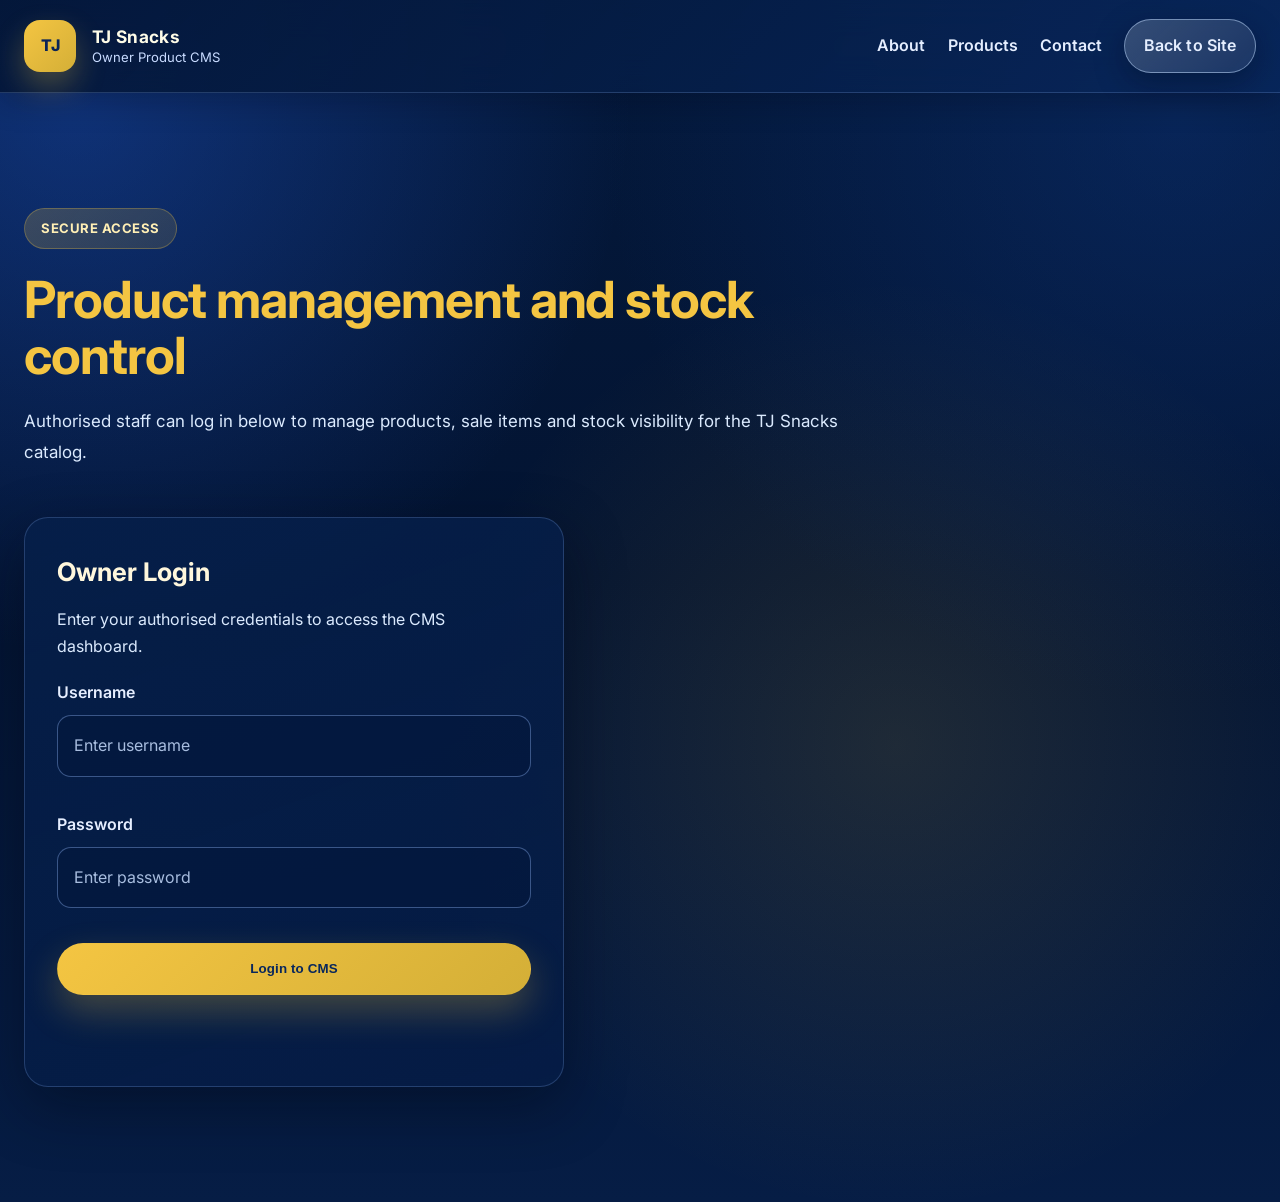
==== cms.html @ 8c15f597 "first commit" ====
<!DOCTYPE html>
<html lang="en">
<head>
  <meta charset="UTF-8" />
  <meta name="viewport" content="width=device-width, initial-scale=1.0" />
  <title>TJ Snacks CMS | Product Management</title>
  <meta
    name="description"
    content="TJ Snacks owner CMS for managing products, sale items and stock visibility."
  />
  <link rel="preconnect" href="https://fonts.googleapis.com" />
  <link rel="preconnect" href="https://fonts.gstatic.com" crossorigin />
  <link
    href="https://fonts.googleapis.com/css2?family=Inter:wght@400;500;600;700;800&display=swap"
    rel="stylesheet"
  />
  <link rel="stylesheet" href="style.css" />
</head>
<body>
  <div class="site-shell">
    <header class="header" id="top">
      <div class="container nav">
        <a href="index.html#top" class="logo">
          <span class="logo-mark">TJ</span>
          <span class="logo-text">
            <strong>TJ Snacks</strong>
            <small>Owner Product CMS</small>
          </span>
        </a>

        <button class="menu-toggle" id="menuToggle" aria-label="Open navigation" aria-expanded="false" aria-controls="navLinks">
          <span></span>
          <span></span>
          <span></span>
        </button>

        <nav class="nav-links" id="navLinks">
          <a href="index.html#about">About</a>
          <a href="index.html#products">Products</a>
          <a href="index.html#contact">Contact</a>
          <a href="index.html" class="btn btn-secondary btn-sm">Back to Site</a>
          <button type="button" class="btn btn-sm hidden" id="logoutButton">Logout</button>
        </nav>
      </div>
    </header>

    <main>
      <section class="section cms-page-section">
        <div class="container">
          <div class="section-head reveal">
            <span class="eyebrow">Secure Access</span>
            <h2>Product management and stock control</h2>
            <p>
              Authorised staff can log in below to manage products, sale items and stock visibility for the TJ Snacks catalog.
            </p>
          </div>

          <div class="auth-shell reveal" id="authGate">
            <div class="auth-card">
              <h3>Owner Login</h3>
              <p>Enter your authorised credentials to access the CMS dashboard.</p>
              <form id="loginForm" class="cms-form auth-form">
                <div class="form-row">
                  <label for="loginUsername">Username</label>
                  <input type="text" id="loginUsername" name="loginUsername" placeholder="Enter username" required />
                </div>
                <div class="form-row">
                  <label for="loginPassword">Password</label>
                  <input type="password" id="loginPassword" name="loginPassword" placeholder="Enter password" required />
                </div>
                <button type="submit" class="btn full-width">Login to CMS</button>
                <p class="form-note" id="loginMessage"></p>
              </form>
            </div>
          </div>

          <div class="cms-dashboard hidden" id="cmsApp">
            <div class="page-toolbar reveal">
              <div>
                <span class="eyebrow">CMS Dashboard</span>
                <h2>Manage the live product catalog</h2>
                <p>Add, remove, mark products as on sale, and switch items to out of stock.</p>
              </div>
            </div>

            <div class="products-layout cms-products-layout">
              <div class="catalog-column">
                <div class="cms-card cms-preview-card reveal">
                  <div class="cms-head compact">
                    <h3>Live catalog preview</h3>
                    <p>This is how products will appear on the public website.</p>
                  </div>
                  <div class="products-grid" id="cmsProductsGrid"></div>
                </div>
              </div>

              <aside class="cms-panel reveal" aria-labelledby="cmsTitle">
                <div class="cms-card">
                  <div class="cms-head">
                    <span class="eyebrow">Owner CMS</span>
                    <h3 id="cmsTitle">Add a new product</h3>
                    <p>Use this form to add new product cards to the website catalog.</p>
                  </div>

                  <form id="productForm" class="cms-form">
                    <div class="cms-form-grid">
                      <div class="form-row">
                        <label for="productName">Product Name</label>
                        <input type="text" id="productName" name="productName" placeholder="e.g. Cheese Crunch" required />
                      </div>

                      <div class="form-row">
                        <label for="productIcon">Icon Letter</label>
                        <input type="text" id="productIcon" name="productIcon" placeholder="e.g. C" maxlength="2" required />
                      </div>
                    </div>

                    <div class="form-row">
                      <label for="productDescription">Description</label>
                      <textarea id="productDescription" name="productDescription" rows="4" placeholder="Short product description" required></textarea>
                    </div>

                    <div class="cms-form-grid">
                      <div class="form-row">
                        <label for="productSizes">Pack Sizes</label>
                        <input type="text" id="productSizes" name="productSizes" placeholder="50 × 24g, 12 × 100g" required />
                      </div>

                      <div class="form-row">
                        <label for="productTags">Tags / Flavours</label>
                        <input type="text" id="productTags" name="productTags" placeholder="Cheese, Crunchy, Family Pack" required />
                      </div>
                    </div>

                    <div class="cms-form-grid">
                      <div class="form-row">
                        <label for="productTheme">Card Theme</label>
                        <select id="productTheme" name="productTheme">
                          <option value="vibrant-1">Blue Glow</option>
                          <option value="vibrant-2">Royal Blue</option>
                          <option value="vibrant-3">Electric Blue</option>
                          <option value="vibrant-4">Deep Ocean</option>
                          <option value="vibrant-5">Gold Premium</option>
                          <option value="vibrant-6">Gold Bright</option>
                          <option value="vibrant-7">Midnight Gold</option>
                        </select>
                      </div>

                      <div class="form-row checkbox-group">
                        <label><input type="checkbox" id="productNew" name="productNew" /> Mark as new product</label>
                        <label><input type="checkbox" id="productSale" name="productSale" /> Put on sale</label>
                        <label><input type="checkbox" id="productOutOfStock" name="productOutOfStock" /> Mark out of stock</label>
                      </div>
                    </div>

                    <div class="cms-actions">
                      <button type="submit" class="btn">Add Product</button>
                      <button type="button" class="btn btn-secondary" id="resetProducts">Reset Demo Products</button>
                    </div>
                    <p class="form-note" id="productFormMessage"></p>
                  </form>
                </div>

                <div class="cms-card cms-list-card">
                  <div class="cms-head compact">
                    <h3>Current products</h3>
                    <p>Use the quick actions below to manage stock and sale status.</p>
                  </div>
                  <div class="cms-product-list" id="cmsProductList"></div>
                </div>
              </aside>
            </div>
          </div>
        </div>
      </section>
    </main>
  </div>

  <script src="product-store.js"></script>
  <script src="cms.js"></script>
</body>
</html>
---- style.css ----
:root {
  --primary: #0f3d91;
  --primary-deep: #08275c;
  --primary-accent: #2563eb;
  --bg: #031432;
  --bg-soft: #0b214d;
  --bg-tint: #eff6ff;
  --gold: #d4af37;
  --gold-rich: #f4c542;
  --text: #f8fafc;
  --text-soft: #dbeafe;
  --muted: #a8bddf;
  --line: rgba(148, 187, 255, 0.22);
  --card: rgba(8, 39, 92, 0.62);
  --card-strong: rgba(8, 39, 92, 0.78);
  --shadow: 0 20px 60px rgba(2, 8, 23, 0.45);
  --shadow-soft: 0 10px 30px rgba(2, 8, 23, 0.34);
  --radius-xl: 34px;
  --radius-lg: 24px;
  --radius-md: 18px;
  --radius-sm: 12px;
  --container: 1380px;
}

* {
  box-sizing: border-box;
}

html {
  scroll-behavior: smooth;
}

body {
  margin: 0;
  font-family: "Inter", sans-serif;
  color: var(--text);
  background:
    radial-gradient(circle at 6% 8%, rgba(37, 99, 235, 0.35), transparent 34%),
    radial-gradient(circle at 92% 10%, rgba(15, 61, 145, 0.35), transparent 36%),
    radial-gradient(circle at 70% 62%, rgba(212, 175, 55, 0.13), transparent 40%),
    linear-gradient(180deg, #04193c 0%, #031432 48%, #061d45 100%);
  line-height: 1.7;
}

img {
  max-width: 100%;
  display: block;
}

a {
  color: inherit;
  text-decoration: none;
}

.site-shell {
  overflow: clip;
}

.container {
  width: min(var(--container), calc(100% - 4rem));
  margin: 0 auto;
}

.header {
  position: sticky;
  top: 0;
  z-index: 1000;
  border-bottom: 1px solid var(--line);
  background: linear-gradient(135deg, rgba(3, 20, 50, 0.86), rgba(8, 39, 92, 0.82));
  backdrop-filter: blur(18px);
  box-shadow: 0 8px 28px rgba(2, 8, 23, 0.26);
}

.nav {
  min-height: 92px;
  display: flex;
  align-items: center;
  justify-content: space-between;
  gap: 1.4rem;
}

.logo {
  display: flex;
  align-items: center;
  gap: 1rem;
}

.logo-mark {
  width: 52px;
  height: 52px;
  border-radius: 16px;
  display: grid;
  place-items: center;
  font-weight: 800;
  color: #0a2458;
  background: linear-gradient(135deg, var(--gold-rich), var(--gold));
  box-shadow: 0 14px 30px rgba(244, 197, 66, 0.28);
}

.logo-text {
  display: flex;
  flex-direction: column;
  line-height: 1.15;
}

.logo-text strong {
  font-size: 1.08rem;
  color: #fefce8;
  letter-spacing: 0.02em;
}

.logo-text small {
  margin-top: 0.25rem;
  color: #c8dbff;
  font-size: 0.82rem;
}

.nav-links {
  display: flex;
  align-items: center;
  gap: 1.4rem;
}

.nav-links a {
  font-weight: 600;
  color: #e5eeff;
  position: relative;
  transition: color 0.25s ease;
}

.nav-links a::after {
  content: "";
  position: absolute;
  left: 0;
  bottom: -0.38rem;
  width: 100%;
  height: 2px;
  background: linear-gradient(90deg, var(--gold), var(--gold-rich));
  border-radius: 999px;
  transform: scaleX(0);
  transform-origin: left;
  transition: transform 0.25s ease;
}

.nav-links a:hover {
  color: var(--gold-rich);
}

.nav-links a:hover::after {
  transform: scaleX(1);
}

.menu-toggle {
  display: none;
  border: 0;
  background: transparent;
  cursor: pointer;
  padding: 0;
}

.menu-toggle span {
  display: block;
  width: 28px;
  height: 3px;
  margin: 5px 0;
  border-radius: 999px;
  background: var(--gold-rich);
}

.hero {
  padding: 8rem 0 6rem;
}

.hero-grid {
  display: grid;
  grid-template-columns: 1.1fr 0.9fr;
  gap: 3.2rem;
  align-items: center;
}

.eyebrow {
  display: inline-flex;
  align-items: center;
  gap: 0.45rem;
  padding: 0.5rem 1rem;
  margin-bottom: 1.4rem;
  border-radius: 999px;
  border: 1px solid rgba(244, 197, 66, 0.28);
  background: linear-gradient(135deg, rgba(244, 197, 66, 0.2), rgba(212, 175, 55, 0.14));
  color: #ffefb5;
  font-size: 0.82rem;
  font-weight: 700;
  letter-spacing: 0.04em;
  text-transform: uppercase;
}

.hero h1,
.section h2,
.cta-box h2 {
  margin: 0 0 1.4rem;
  line-height: 1.1;
  letter-spacing: -0.02em;
}

.hero h1 {
  font-size: clamp(2.7rem, 5.5vw, 5rem);
  max-width: 12.5ch;
}

.gold-text,
.section h2,
.cta-box h2,
.section-head h2 {
  color: var(--gold-rich);
}

.hero-text,
.section-copy p,
.section-head p,
.product-card p,
.feature-card p,
.cta-box p,
.contact-item span,
.form-note {
  color: var(--text-soft);
  font-size: 1.06rem;
  line-height: 1.85;
}

.section-copy p,
.section-head p,
.cta-box p {
  margin: 0 0 1.3rem;
}

.hero-actions {
  display: flex;
  flex-wrap: wrap;
  gap: 1rem;
  margin: 2.4rem 0 2.7rem;
}

.btn {
  display: inline-flex;
  align-items: center;
  justify-content: center;
  min-height: 52px;
  padding: 0.95rem 1.6rem;
  border-radius: 999px;
  border: 1px solid transparent;
  background: linear-gradient(135deg, var(--gold-rich), var(--gold));
  color: #08275c;
  font-weight: 800;
  letter-spacing: 0.01em;
  box-shadow: 0 16px 36px rgba(212, 175, 55, 0.3);
  transition: transform 0.3s ease, box-shadow 0.3s ease, filter 0.3s ease;
}

.btn:hover {
  transform: translateY(-3px);
  filter: brightness(1.05);
  box-shadow: 0 22px 42px rgba(212, 175, 55, 0.34);
}

.btn-secondary {
  background: linear-gradient(135deg, rgba(239, 246, 255, 0.2), rgba(255, 255, 255, 0.08));
  border-color: rgba(196, 222, 255, 0.5);
  color: #f1f7ff;
  box-shadow: var(--shadow-soft);
}

.btn-sm {
  min-height: 44px;
  padding: 0.75rem 1.15rem;
  cursor: pointer;
}

.full-width {
  width: 100%;
}

.text-link {
  color: var(--gold-rich);
  font-weight: 700;
}

.text-link:hover {
  text-decoration: underline;
  text-underline-offset: 4px;
}

.hero-stats {
  display: grid;
  grid-template-columns: repeat(3, 1fr);
  gap: 1.15rem;
}

.stat-card,
.panel-card,
.product-card,
.feature-card,
.contact-item,
.contact-form-card,
.hero-card-main {
  border: 1px solid var(--line);
  background: linear-gradient(160deg, rgba(8, 39, 92, 0.78), rgba(5, 28, 70, 0.7));
  box-shadow: var(--shadow);
}

.stat-card {
  padding: 1.3rem;
  border-radius: var(--radius-md);
}

.stat-card strong {
  display: block;
  margin-bottom: 0.45rem;
  color: #fff8df;
  font-size: 1.05rem;
}

.stat-card span {
  color: var(--muted);
}

.hero-visual {
  min-height: 620px;
  position: relative;
}

.hero-card-main {
  position: absolute;
  inset: 80px 34px 95px;
  border-radius: var(--radius-xl);
  padding: 2.3rem;
  background:
    linear-gradient(145deg, rgba(37, 99, 235, 0.26), rgba(8, 39, 92, 0.88)),
    radial-gradient(circle at 20% 10%, rgba(244, 197, 66, 0.14), transparent 46%);
}

.hero-card-main h3 {
  margin: 1rem 0 1rem;
  font-size: clamp(1.5rem, 2.8vw, 2.05rem);
  color: #fff6d2;
  line-height: 1.25;
}

.chip {
  display: inline-flex;
  align-items: center;
  padding: 0.45rem 0.8rem;
  border-radius: 999px;
  border: 1px solid rgba(244, 197, 66, 0.35);
  background: rgba(244, 197, 66, 0.16);
  color: #ffe8a0;
  font-size: 0.78rem;
  font-weight: 700;
  text-transform: uppercase;
  letter-spacing: 0.04em;
}

.floating-card {
  position: absolute;
  padding: 0.9rem 1rem;
  border-radius: 999px;
  border: 1px solid rgba(244, 197, 66, 0.32);
  background: linear-gradient(135deg, rgba(8, 39, 92, 0.95), rgba(15, 61, 145, 0.88));
  color: #ffefb5;
  font-weight: 700;
  box-shadow: var(--shadow-soft);
  animation: float 5.2s ease-in-out infinite;
}

.floating-card.one {
  top: 26px;
  right: 28px;
}

.floating-card.two {
  top: 152px;
  left: 0;
  animation-delay: 0.6s;
}

.floating-card.three {
  bottom: 100px;
  right: 0;
  animation-delay: 1.2s;
}

.floating-card.four {
  bottom: 30px;
  left: 70px;
  animation-delay: 1.7s;
}

@keyframes float {
  0%,
  100% {
    transform: translateY(0);
  }
  50% {
    transform: translateY(-12px);
  }
}

.brands-strip {
  padding: 1.45rem 0;
  border-top: 1px solid var(--line);
  border-bottom: 1px solid var(--line);
  background: linear-gradient(90deg, rgba(8, 39, 92, 0.9), rgba(15, 61, 145, 0.84), rgba(8, 39, 92, 0.9));
}

.brands-inner {
  display: flex;
  align-items: center;
  justify-content: center;
  flex-wrap: wrap;
  gap: 1rem 2.4rem;
  color: #d9e8ff;
  font-weight: 700;
  letter-spacing: 0.03em;
}

.section {
  padding: 7.2rem 0;
}

.section.alt {
  background:
    radial-gradient(circle at 16% 12%, rgba(37, 99, 235, 0.16), transparent 38%),
    linear-gradient(180deg, rgba(8, 39, 92, 0.45), rgba(6, 25, 60, 0.88));
}

.two-col,
.contact-grid {
  display: grid;
  grid-template-columns: 1fr 1fr;
  gap: 3rem;
  align-items: start;
}

.section-copy h2,
.section-head h2,
.cta-box h2 {
  font-size: clamp(2.15rem, 4vw, 3.3rem);
}

.section-copy h2,
.section-head h2 {
  margin-bottom: 1.4rem;
}

.panel-card,
.product-card,
.feature-card,
.contact-form-card {
  border-radius: var(--radius-lg);
  padding: 2rem;
}

.panel-card,
.product-card,
.feature-card,
.contact-item,
.contact-form-card,
.stat-card {
  transition: transform 0.3s ease, box-shadow 0.3s ease, border-color 0.3s ease;
}

.panel-card:hover,
.product-card:hover,
.feature-card:hover,
.contact-item:hover,
.contact-form-card:hover,
.stat-card:hover {
  transform: translateY(-6px);
  box-shadow: 0 24px 50px rgba(2, 8, 23, 0.5);
  border-color: rgba(244, 197, 66, 0.4);
}

.panel-card h3,
.product-card h3,
.feature-card h3 {
  margin-top: 0;
  margin-bottom: 0.9rem;
  color: #fff7dc;
  font-size: 1.35rem;
}

.panel-card ul,
.product-card ul {
  margin: 1rem 0 0;
  padding-left: 1.1rem;
  color: #d7e6ff;
  line-height: 2;
}

.section-head {
  max-width: 850px;
  margin-bottom: 3rem;
}

.products-grid,
.features-grid {
  display: grid;
  gap: 2rem;
}

.products-layout {
  display: grid;
  grid-template-columns: minmax(0, 1.7fr) minmax(340px, 0.95fr);
  gap: 2.2rem;
  align-items: start;
}

.catalog-column {
  min-width: 0;
}

.products-grid {
  grid-template-columns: repeat(4, minmax(0, 1fr));
}

.features-grid {
  grid-template-columns: repeat(4, minmax(0, 1fr));
}

.product-card {
  position: relative;
}

.product-icon {
  width: 56px;
  height: 56px;
  border-radius: 14px;
  display: grid;
  place-items: center;
  margin-bottom: 1rem;
  font-weight: 800;
  color: #08275c;
  background: linear-gradient(135deg, var(--gold-rich), var(--gold));
  box-shadow: 0 12px 26px rgba(244, 197, 66, 0.25);
}

.product-card.vibrant-1 {
  background: linear-gradient(150deg, rgba(37, 99, 235, 0.34), rgba(8, 39, 92, 0.76));
}

.product-card.vibrant-2 {
  background: linear-gradient(150deg, rgba(23, 98, 180, 0.34), rgba(8, 39, 92, 0.76));
}

.product-card.vibrant-3 {
  background: linear-gradient(150deg, rgba(56, 110, 232, 0.32), rgba(6, 31, 74, 0.8));
}

.product-card.vibrant-4 {
  background: linear-gradient(150deg, rgba(12, 81, 166, 0.32), rgba(8, 39, 92, 0.8));
}

.product-card.vibrant-5 {
  background: linear-gradient(150deg, rgba(212, 175, 55, 0.2), rgba(8, 39, 92, 0.82));
}

.product-card.vibrant-6 {
  background: linear-gradient(150deg, rgba(244, 197, 66, 0.22), rgba(8, 39, 92, 0.82));
}

.product-card.vibrant-7 {
  background: linear-gradient(150deg, rgba(212, 175, 55, 0.18), rgba(6, 31, 74, 0.84));
}

.new-product-badge {
  position: absolute;
  top: 1.5rem;
  right: 1.5rem;
  padding: 0.35rem 0.7rem;
  border-radius: 999px;
  border: 1px solid rgba(244, 197, 66, 0.5);
  background: rgba(244, 197, 66, 0.2);
  color: #fff1bf;
  font-size: 0.76rem;
  font-weight: 800;
  text-transform: uppercase;
  letter-spacing: 0.05em;
}

.product-statuses {
  display: flex;
  flex-wrap: wrap;
  gap: 0.55rem;
  margin-bottom: 1rem;
}

.status-badge {
  display: inline-flex;
  align-items: center;
  padding: 0.38rem 0.68rem;
  border-radius: 999px;
  font-size: 0.76rem;
  font-weight: 800;
  letter-spacing: 0.05em;
  text-transform: uppercase;
}

.status-sale {
  color: #08275c;
  background: linear-gradient(135deg, var(--gold-rich), var(--gold));
}

.status-out {
  color: #ffe3e3;
  background: rgba(185, 28, 28, 0.34);
  border: 1px solid rgba(254, 202, 202, 0.3);
}

.product-card.is-out-of-stock {
  border-color: rgba(248, 113, 113, 0.42);
}

.product-card.is-out-of-stock .product-icon {
  filter: grayscale(0.15);
}

.product-card.is-out-of-stock::after {
  content: "";
  position: absolute;
  inset: 0;
  border-radius: inherit;
  background: linear-gradient(180deg, rgba(127, 29, 29, 0.06), rgba(127, 29, 29, 0.14));
  pointer-events: none;
}

.cms-panel {
  display: grid;
  gap: 1.5rem;
}

.cms-card {
  border: 1px solid var(--line);
  border-radius: var(--radius-lg);
  padding: 1.7rem;
  background: linear-gradient(160deg, rgba(6, 31, 74, 0.88), rgba(5, 28, 70, 0.78));
  box-shadow: var(--shadow);
}

.cms-preview-card {
  min-height: 100%;
}

.cms-head h3 {
  margin: 0 0 0.8rem;
  color: #fff7dc;
  font-size: 1.5rem;
}

.cms-head p {
  margin: 0 0 1.2rem;
  color: var(--text-soft);
}

.cms-head.compact p {
  margin-bottom: 0;
}

.cms-form {
  display: grid;
  gap: 1rem;
}

.cms-form-grid {
  display: grid;
  grid-template-columns: repeat(2, minmax(0, 1fr));
  gap: 1rem;
}

.checkbox-group {
  display: flex;
  flex-wrap: wrap;
  align-content: start;
  gap: 0.9rem 1.2rem;
  padding-top: 2rem;
}

.checkbox-group label {
  display: flex;
  align-items: center;
  gap: 0.6rem;
  color: #e6eeff;
  font-weight: 500;
  white-space: nowrap;
}

.checkbox-group input {
  accent-color: var(--gold-rich);
  width: 1.1rem;
  height: 1.1rem;
  flex: 0 0 auto;
}

.cms-actions {
  display: flex;
  flex-wrap: wrap;
  gap: 0.8rem;
}

.hidden {
  display: none !important;
}

.cms-page-section {
  min-height: calc(100vh - 92px);
}

.auth-shell {
  max-width: 540px;
}

.auth-card {
  border: 1px solid var(--line);
  border-radius: var(--radius-lg);
  padding: 2rem;
  background: linear-gradient(160deg, rgba(6, 31, 74, 0.88), rgba(5, 28, 70, 0.78));
  box-shadow: var(--shadow);
}

.auth-card h3 {
  margin: 0 0 0.8rem;
  color: #fff7dc;
  font-size: 1.6rem;
}

.auth-card p {
  margin: 0 0 1.2rem;
  color: var(--text-soft);
}

.auth-form {
  max-width: 100%;
}

.page-toolbar {
  margin-bottom: 2rem;
}

.cms-dashboard {
  display: grid;
  gap: 2rem;
}

.cms-products-layout {
  grid-template-columns: minmax(0, 1.2fr) minmax(420px, 0.8fr);
  align-items: start;
}

.cms-preview-card .products-grid {
  grid-template-columns: repeat(2, minmax(0, 1fr));
}

.cms-preview-card .product-card {
  min-height: 100%;
}

.cms-product-list {
  display: grid;
  gap: 0.9rem;
  margin-top: 1.2rem;
}

.cms-product-item {
  display: grid;
  gap: 0.9rem;
  padding: 1rem;
  border: 1px solid rgba(148, 187, 255, 0.2);
  border-radius: var(--radius-md);
  background: rgba(8, 39, 92, 0.44);
}

.cms-product-top {
  display: flex;
  align-items: center;
  justify-content: space-between;
  gap: 1rem;
}

.cms-product-top strong {
  color: #fff8df;
}

.cms-product-meta {
  display: flex;
  flex-wrap: wrap;
  gap: 0.5rem;
}

.cms-chip {
  display: inline-flex;
  align-items: center;
  padding: 0.3rem 0.6rem;
  border-radius: 999px;
  background: rgba(244, 197, 66, 0.12);
  border: 1px solid rgba(244, 197, 66, 0.2);
  color: #ffefb5;
  font-size: 0.74rem;
  font-weight: 700;
}

.cms-product-actions {
  display: flex;
  flex-wrap: wrap;
  gap: 0.55rem;
}

.cms-button {
  border: 1px solid rgba(148, 187, 255, 0.28);
  background: rgba(239, 246, 255, 0.08);
  color: #f8fbff;
  border-radius: 999px;
  padding: 0.58rem 0.9rem;
  font: inherit;
  font-size: 0.86rem;
  font-weight: 700;
  cursor: pointer;
  transition: transform 0.25s ease, border-color 0.25s ease, background 0.25s ease;
}

.cms-button:hover {
  transform: translateY(-2px);
  border-color: rgba(244, 197, 66, 0.38);
}

.cms-button.is-active {
  background: rgba(244, 197, 66, 0.16);
  border-color: rgba(244, 197, 66, 0.38);
  color: #ffefb5;
}

.cms-button.is-danger {
  background: rgba(127, 29, 29, 0.25);
  border-color: rgba(254, 202, 202, 0.28);
  color: #ffe3e3;
}

.empty-products {
  grid-column: 1 / -1;
  padding: 2rem;
  border: 1px dashed rgba(148, 187, 255, 0.3);
  border-radius: var(--radius-lg);
  background: rgba(8, 39, 92, 0.42);
  color: var(--text-soft);
  text-align: center;
}

.tag-wrap {
  display: flex;
  flex-wrap: wrap;
  gap: 0.55rem;
  margin-top: 1.2rem;
}

.tag-wrap span {
  padding: 0.45rem 0.72rem;
  border-radius: 999px;
  border: 1px solid rgba(244, 197, 66, 0.28);
  background: rgba(244, 197, 66, 0.14);
  color: #ffefb3;
  font-size: 0.8rem;
  font-weight: 700;
}

.cta-section {
  padding-top: 2rem;
}

.cta-box {
  padding: 2.6rem;
  border-radius: var(--radius-xl);
  border: 1px solid rgba(244, 197, 66, 0.3);
  background:
    radial-gradient(circle at 10% 10%, rgba(244, 197, 66, 0.18), transparent 42%),
    linear-gradient(145deg, rgba(15, 61, 145, 0.88), rgba(8, 39, 92, 0.92));
  box-shadow: var(--shadow);
  display: flex;
  align-items: center;
  justify-content: space-between;
  gap: 2rem;
}

.contact-list {
  display: grid;
  gap: 1rem;
  margin-top: 2rem;
}

.contact-item {
  padding: 1.15rem 1.25rem;
  border-radius: var(--radius-md);
}

.contact-item strong {
  display: block;
  margin-bottom: 0.4rem;
  color: #fff0b7;
}

.form-row {
  display: grid;
  gap: 0.55rem;
  margin-bottom: 1.15rem;
}

.form-row label {
  font-weight: 600;
  color: #e6eeff;
}

.form-row input,
.form-row select,
.form-row textarea {
  width: 100%;
  padding: 1rem 1rem;
  border-radius: 14px;
  border: 1px solid rgba(148, 187, 255, 0.38);
  font: inherit;
  color: #f8fbff;
  background: rgba(4, 24, 60, 0.65);
  outline: none;
  transition: border-color 0.25s ease, box-shadow 0.25s ease, background 0.25s ease;
}

.form-row input::placeholder,
.form-row select,
.form-row textarea::placeholder {
  color: #a8bddf;
}

.form-row input:focus,
.form-row select:focus,
.form-row textarea:focus {
  border-color: rgba(244, 197, 66, 0.66);
  box-shadow: 0 0 0 4px rgba(244, 197, 66, 0.16);
  background: rgba(4, 24, 60, 0.78);
}

.form-row select {
  appearance: none;
}

.form-note {
  margin: 0.9rem 0 0;
  min-height: 24px;
  font-size: 0.95rem;
}

.footer {
  border-top: 1px solid var(--line);
  padding: 2rem 0;
  background: linear-gradient(180deg, rgba(4, 20, 50, 0.6), rgba(3, 20, 50, 0.95));
}

.footer-inner {
  display: flex;
  align-items: center;
  justify-content: space-between;
  gap: 1rem;
}

.footer strong {
  color: #fff4c7;
}

.footer p {
  margin: 0.4rem 0 0;
  color: #b8ccee;
}

.back-to-top {
  color: var(--gold-rich);
  font-weight: 700;
}

.back-to-top:hover {
  text-decoration: underline;
  text-underline-offset: 4px;
}

.reveal {
  opacity: 0;
  transform: translateY(24px);
  transition: opacity 0.7s ease, transform 0.7s ease;
}

.reveal.show {
  opacity: 1;
  transform: translateY(0);
}

@media (max-width: 1280px) {
  .container {
    width: min(var(--container), calc(100% - 3rem));
  }

  .products-layout {
    grid-template-columns: 1fr;
  }

  .cms-products-layout {
    grid-template-columns: 1fr;
  }

  .products-grid {
    grid-template-columns: repeat(3, minmax(0, 1fr));
  }
}

@media (max-width: 1100px) {
  .hero-grid,
  .two-col,
  .contact-grid {
    grid-template-columns: 1fr;
  }

  .hero-visual {
    min-height: 480px;
  }

  .products-grid,
  .features-grid {
    grid-template-columns: repeat(2, minmax(0, 1fr));
  }

  .cms-preview-card .products-grid {
    grid-template-columns: repeat(2, minmax(0, 1fr));
  }

  .cms-form-grid {
    grid-template-columns: 1fr;
  }
}

@media (max-width: 860px) {
  .container {
    width: min(var(--container), calc(100% - 2rem));
  }

  .header {
    backdrop-filter: blur(14px);
  }

  .menu-toggle {
    display: block;
  }

  .nav-links {
    position: absolute;
    top: 92px;
    left: 1rem;
    right: 1rem;
    padding: 1.1rem;
    border-radius: 18px;
    border: 1px solid var(--line);
    background: linear-gradient(160deg, rgba(8, 39, 92, 0.97), rgba(5, 28, 70, 0.97));
    box-shadow: var(--shadow);
    display: none;
    flex-direction: column;
    align-items: flex-start;
  }

  .nav-links.open {
    display: flex;
  }

  .hero {
    padding: 6rem 0 4.6rem;
  }

  .hero-stats {
    grid-template-columns: 1fr;
  }

  .hero-card-main {
    inset: 64px 18px 80px;
    padding: 1.8rem;
  }

  .cta-box {
    flex-direction: column;
    align-items: flex-start;
  }

  .section {
    padding: 6rem 0;
  }
}

@media (max-width: 640px) {
  .products-grid,
  .features-grid {
    grid-template-columns: 1fr;
  }

  .cms-preview-card .products-grid {
    grid-template-columns: 1fr;
  }

  .section {
    padding: 5rem 0;
  }

  .hero {
    padding-top: 5rem;
  }

  .hero h1 {
    font-size: clamp(2.2rem, 9vw, 3rem);
  }

  .hero-visual {
    min-height: 420px;
  }

  .hero-card-main {
    inset: 58px 8px 84px;
    border-radius: 24px;
  }

  .floating-card.four {
    left: 14px;
  }

  .footer-inner {
    flex-direction: column;
    align-items: flex-start;
  }
}
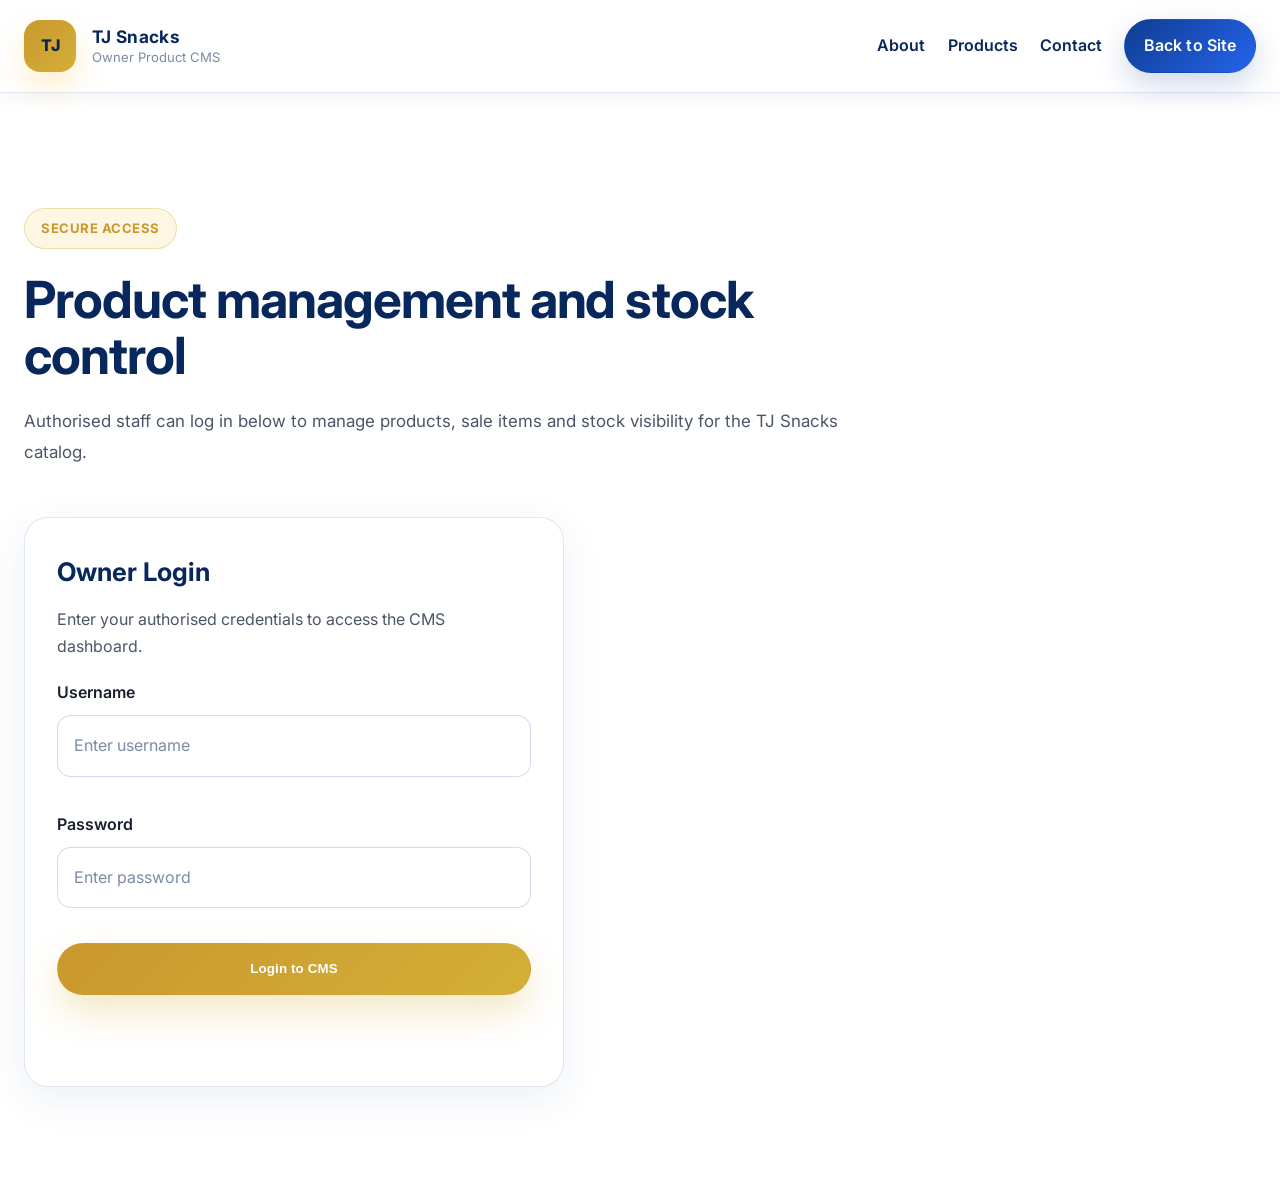
==== commit 582f71ea: "Refactor styles and enhance product display - Updated feature cards with staggered reveal delays for" ====
--- a/cms.html
+++ b/cms.html
@@ -132,29 +132,35 @@
                       </div>
                     </div>
 
-                    <div class="cms-form-grid">
-                      <div class="form-row">
-                        <label for="productTheme">Card Theme</label>
-                        <select id="productTheme" name="productTheme">
-                          <option value="vibrant-1">Blue Glow</option>
-                          <option value="vibrant-2">Royal Blue</option>
-                          <option value="vibrant-3">Electric Blue</option>
-                          <option value="vibrant-4">Deep Ocean</option>
-                          <option value="vibrant-5">Gold Premium</option>
-                          <option value="vibrant-6">Gold Bright</option>
-                          <option value="vibrant-7">Midnight Gold</option>
-                        </select>
-                      </div>
+                    <div class="form-row">
+                      <label for="productTheme">Card Theme</label>
+                      <select id="productTheme" name="productTheme">
+                        <option value="vibrant-1">Blue Glow</option>
+                        <option value="vibrant-2">Royal Blue</option>
+                        <option value="vibrant-3">Electric Blue</option>
+                        <option value="vibrant-4">Deep Ocean</option>
+                        <option value="vibrant-5">Gold Premium</option>
+                        <option value="vibrant-6">Gold Bright</option>
+                        <option value="vibrant-7">Midnight Gold</option>
+                      </select>
+                    </div>
 
-                      <div class="form-row checkbox-group">
-                        <label><input type="checkbox" id="productNew" name="productNew" /> Mark as new product</label>
-                        <label><input type="checkbox" id="productSale" name="productSale" /> Put on sale</label>
-                        <label><input type="checkbox" id="productOutOfStock" name="productOutOfStock" /> Mark out of stock</label>
-                      </div>
+                    <div class="form-row">
+                      <label for="productImage">Product Image</label>
+                      <input type="file" id="productImage" name="productImage" accept="image/*" />
+                      <small class="field-hint">Upload JPG, PNG, WEBP or GIF. Recommended: landscape image.</small>
+                      <div class="cms-image-preview" id="cmsImagePreview">No image selected.</div>
+                    </div>
+
+                    <div class="checkbox-group">
+                      <label><input type="checkbox" id="productNew" name="productNew" /> Mark as new product</label>
+                      <label><input type="checkbox" id="productSale" name="productSale" /> Put on sale</label>
+                      <label><input type="checkbox" id="productOutOfStock" name="productOutOfStock" /> Mark out of stock</label>
                     </div>
 
                     <div class="cms-actions">
-                      <button type="submit" class="btn">Add Product</button>
+                      <button type="submit" class="btn" id="saveProductButton">Add Product</button>
+                      <button type="button" class="btn btn-secondary hidden" id="cancelEditButton">Cancel Edit</button>
                       <button type="button" class="btn btn-secondary" id="resetProducts">Reset Demo Products</button>
                     </div>
                     <p class="form-note" id="productFormMessage"></p>
--- a/style.css
+++ b/style.css
@@ -1,25 +1,31 @@
+/* ═══════════════════════════════════════════════════
+   TJ's Snacks — Light Theme Redesign
+   White background • Blue + Gold accents • Full-width
+   ═══════════════════════════════════════════════════ */
+
 :root {
   --primary: #0f3d91;
   --primary-deep: #08275c;
   --primary-accent: #2563eb;
-  --bg: #031432;
-  --bg-soft: #0b214d;
-  --bg-tint: #eff6ff;
+  --bg: #ffffff;
+  --bg-soft: #f7f8fb;
+  --bg-alt: #f0f4fa;
   --gold: #d4af37;
-  --gold-rich: #f4c542;
-  --text: #f8fafc;
-  --text-soft: #dbeafe;
-  --muted: #a8bddf;
-  --line: rgba(148, 187, 255, 0.22);
-  --card: rgba(8, 39, 92, 0.62);
-  --card-strong: rgba(8, 39, 92, 0.78);
-  --shadow: 0 20px 60px rgba(2, 8, 23, 0.45);
-  --shadow-soft: 0 10px 30px rgba(2, 8, 23, 0.34);
+  --gold-rich: #c9982e;
+  --gold-light: #fdf6e3;
+  --text: #1a1f2e;
+  --text-soft: #4a5568;
+  --muted: #7b8ba5;
+  --line: rgba(15, 61, 145, 0.12);
+  --card: #ffffff;
+  --shadow: 0 12px 40px rgba(15, 61, 145, 0.08);
+  --shadow-soft: 0 6px 22px rgba(15, 61, 145, 0.06);
+  --shadow-hover: 0 20px 50px rgba(15, 61, 145, 0.13);
   --radius-xl: 34px;
   --radius-lg: 24px;
   --radius-md: 18px;
   --radius-sm: 12px;
-  --container: 1380px;
+  --container: 1600px;
 }
 
 * {
@@ -34,11 +40,7 @@
   margin: 0;
   font-family: "Inter", sans-serif;
   color: var(--text);
-  background:
-    radial-gradient(circle at 6% 8%, rgba(37, 99, 235, 0.35), transparent 34%),
-    radial-gradient(circle at 92% 10%, rgba(15, 61, 145, 0.35), transparent 36%),
-    radial-gradient(circle at 70% 62%, rgba(212, 175, 55, 0.13), transparent 40%),
-    linear-gradient(180deg, #04193c 0%, #031432 48%, #061d45 100%);
+  background: var(--bg);
   line-height: 1.7;
 }
 
@@ -57,7 +59,7 @@
 }
 
 .container {
-  width: min(var(--container), calc(100% - 4rem));
+  width: min(var(--container), calc(100% - 3rem));
   margin: 0 auto;
 }
 
@@ -66,9 +68,9 @@
   top: 0;
   z-index: 1000;
   border-bottom: 1px solid var(--line);
-  background: linear-gradient(135deg, rgba(3, 20, 50, 0.86), rgba(8, 39, 92, 0.82));
+  background: rgba(255, 255, 255, 0.92);
   backdrop-filter: blur(18px);
-  box-shadow: 0 8px 28px rgba(2, 8, 23, 0.26);
+  box-shadow: 0 4px 20px rgba(15, 61, 145, 0.06);
 }
 
 .nav {
@@ -105,13 +107,13 @@
 
 .logo-text strong {
   font-size: 1.08rem;
-  color: #fefce8;
+  color: var(--primary-deep);
   letter-spacing: 0.02em;
 }
 
 .logo-text small {
   margin-top: 0.25rem;
-  color: #c8dbff;
+  color: var(--muted);
   font-size: 0.82rem;
 }
 
@@ -123,9 +125,19 @@
 
 .nav-links a {
   font-weight: 600;
-  color: #e5eeff;
+  color: var(--primary-deep);
   position: relative;
   transition: color 0.25s ease;
+}
+
+.nav-links a.btn,
+.nav-links a.btn-secondary {
+  color: #ffffff;
+}
+
+.nav-links a.btn:hover,
+.nav-links a.btn-secondary:hover {
+  color: #ffffff;
 }
 
 .nav-links a::after {
@@ -164,7 +176,28 @@
   height: 3px;
   margin: 5px 0;
   border-radius: 999px;
-  background: var(--gold-rich);
+  background: var(--primary-deep);
+}
+
+/* ── Particle canvas ── */
+.hero,
+.section.alt {
+  position: relative;
+}
+
+.particle-canvas {
+  position: absolute;
+  inset: 0;
+  width: 100%;
+  height: 100%;
+  pointer-events: none;
+  z-index: 0;
+}
+
+.hero > .container,
+.section.alt > .container {
+  position: relative;
+  z-index: 1;
 }
 
 .hero {
@@ -185,9 +218,9 @@
   padding: 0.5rem 1rem;
   margin-bottom: 1.4rem;
   border-radius: 999px;
-  border: 1px solid rgba(244, 197, 66, 0.28);
-  background: linear-gradient(135deg, rgba(244, 197, 66, 0.2), rgba(212, 175, 55, 0.14));
-  color: #ffefb5;
+  border: 1px solid rgba(212, 175, 55, 0.35);
+  background: var(--gold-light);
+  color: var(--gold-rich);
   font-size: 0.82rem;
   font-weight: 700;
   letter-spacing: 0.04em;
@@ -211,7 +244,7 @@
 .section h2,
 .cta-box h2,
 .section-head h2 {
-  color: var(--gold-rich);
+  color: var(--primary-deep);
 }
 
 .hero-text,
@@ -249,7 +282,7 @@
   border-radius: 999px;
   border: 1px solid transparent;
   background: linear-gradient(135deg, var(--gold-rich), var(--gold));
-  color: #08275c;
+  color: #ffffff;
   font-weight: 800;
   letter-spacing: 0.01em;
   box-shadow: 0 16px 36px rgba(212, 175, 55, 0.3);
@@ -263,10 +296,10 @@
 }
 
 .btn-secondary {
-  background: linear-gradient(135deg, rgba(239, 246, 255, 0.2), rgba(255, 255, 255, 0.08));
-  border-color: rgba(196, 222, 255, 0.5);
-  color: #f1f7ff;
-  box-shadow: var(--shadow-soft);
+  background: linear-gradient(135deg, var(--primary), var(--primary-accent));
+  border-color: transparent;
+  color: #ffffff;
+  box-shadow: 0 12px 30px rgba(15, 61, 145, 0.2);
 }
 
 .btn-sm {
@@ -303,7 +336,7 @@
 .contact-form-card,
 .hero-card-main {
   border: 1px solid var(--line);
-  background: linear-gradient(160deg, rgba(8, 39, 92, 0.78), rgba(5, 28, 70, 0.7));
+  background: var(--card);
   box-shadow: var(--shadow);
 }
 
@@ -315,7 +348,7 @@
 .stat-card strong {
   display: block;
   margin-bottom: 0.45rem;
-  color: #fff8df;
+  color: var(--primary-deep);
   font-size: 1.05rem;
 }
 
@@ -334,14 +367,14 @@
   border-radius: var(--radius-xl);
   padding: 2.3rem;
   background:
-    linear-gradient(145deg, rgba(37, 99, 235, 0.26), rgba(8, 39, 92, 0.88)),
-    radial-gradient(circle at 20% 10%, rgba(244, 197, 66, 0.14), transparent 46%);
+    linear-gradient(145deg, rgba(15, 61, 145, 0.06), rgba(240, 244, 250, 0.9)),
+    radial-gradient(circle at 20% 10%, rgba(212, 175, 55, 0.1), transparent 46%);
 }
 
 .hero-card-main h3 {
   margin: 1rem 0 1rem;
   font-size: clamp(1.5rem, 2.8vw, 2.05rem);
-  color: #fff6d2;
+  color: var(--primary-deep);
   line-height: 1.25;
 }
 
@@ -350,9 +383,9 @@
   align-items: center;
   padding: 0.45rem 0.8rem;
   border-radius: 999px;
-  border: 1px solid rgba(244, 197, 66, 0.35);
-  background: rgba(244, 197, 66, 0.16);
-  color: #ffe8a0;
+  border: 1px solid rgba(212, 175, 55, 0.35);
+  background: var(--gold-light);
+  color: var(--gold-rich);
   font-size: 0.78rem;
   font-weight: 700;
   text-transform: uppercase;
@@ -363,11 +396,11 @@
   position: absolute;
   padding: 0.9rem 1rem;
   border-radius: 999px;
-  border: 1px solid rgba(244, 197, 66, 0.32);
-  background: linear-gradient(135deg, rgba(8, 39, 92, 0.95), rgba(15, 61, 145, 0.88));
-  color: #ffefb5;
+  border: 1px solid rgba(15, 61, 145, 0.15);
+  background: #ffffff;
+  color: var(--primary-deep);
   font-weight: 700;
-  box-shadow: var(--shadow-soft);
+  box-shadow: var(--shadow);
   animation: float 5.2s ease-in-out infinite;
 }
 
@@ -377,8 +410,8 @@
 }
 
 .floating-card.two {
-  top: 152px;
-  left: 0;
+  top: 146px;
+  left: -34px;
   animation-delay: 0.6s;
 }
 
@@ -408,18 +441,35 @@
   padding: 1.45rem 0;
   border-top: 1px solid var(--line);
   border-bottom: 1px solid var(--line);
-  background: linear-gradient(90deg, rgba(8, 39, 92, 0.9), rgba(15, 61, 145, 0.84), rgba(8, 39, 92, 0.9));
+  background: var(--primary-deep);
+  overflow: hidden;
+}
+
+.brands-track {
+  display: flex;
+  width: max-content;
+  animation: ticker 18s linear infinite;
 }
 
 .brands-inner {
   display: flex;
   align-items: center;
-  justify-content: center;
-  flex-wrap: wrap;
-  gap: 1rem 2.4rem;
-  color: #d9e8ff;
+  gap: 2.4rem;
+  padding: 0 1.2rem;
+  white-space: nowrap;
+  color: #ffffff;
   font-weight: 700;
   letter-spacing: 0.03em;
+  flex-shrink: 0;
+}
+
+.brands-inner span {
+  flex-shrink: 0;
+}
+
+@keyframes ticker {
+  0%   { transform: translateX(0); }
+  100% { transform: translateX(-50%); }
 }
 
 .section {
@@ -427,9 +477,7 @@
 }
 
 .section.alt {
-  background:
-    radial-gradient(circle at 16% 12%, rgba(37, 99, 235, 0.16), transparent 38%),
-    linear-gradient(180deg, rgba(8, 39, 92, 0.45), rgba(6, 25, 60, 0.88));
+  background: var(--bg-alt);
 }
 
 .two-col,
@@ -475,8 +523,8 @@
 .contact-form-card:hover,
 .stat-card:hover {
   transform: translateY(-6px);
-  box-shadow: 0 24px 50px rgba(2, 8, 23, 0.5);
-  border-color: rgba(244, 197, 66, 0.4);
+  box-shadow: var(--shadow-hover);
+  border-color: rgba(212, 175, 55, 0.4);
 }
 
 .panel-card h3,
@@ -484,7 +532,7 @@
 .feature-card h3 {
   margin-top: 0;
   margin-bottom: 0.9rem;
-  color: #fff7dc;
+  color: var(--primary-deep);
   font-size: 1.35rem;
 }
 
@@ -492,7 +540,7 @@
 .product-card ul {
   margin: 1rem 0 0;
   padding-left: 1.1rem;
-  color: #d7e6ff;
+  color: var(--text-soft);
   line-height: 2;
 }
 
@@ -505,6 +553,7 @@
 .features-grid {
   display: grid;
   gap: 2rem;
+  align-items: stretch;
 }
 
 .products-layout {
@@ -519,7 +568,7 @@
 }
 
 .products-grid {
-  grid-template-columns: repeat(4, minmax(0, 1fr));
+  grid-template-columns: repeat(3, minmax(0, 1fr));
 }
 
 .features-grid {
@@ -528,6 +577,43 @@
 
 .product-card {
   position: relative;
+  height: 100%;
+}
+
+.product-image-slot {
+  width: 100%;
+  min-height: 210px;
+  border-radius: 18px;
+  border: 1px solid rgba(15, 61, 145, 0.16);
+  background: linear-gradient(150deg, rgba(15, 61, 145, 0.08), rgba(212, 175, 55, 0.08));
+  display: grid;
+  place-items: center;
+  margin-bottom: 1.1rem;
+  overflow: hidden;
+}
+
+.product-image-slot img {
+  width: 100%;
+  height: 100%;
+  min-height: 210px;
+  object-fit: cover;
+  display: block;
+}
+
+.product-image-placeholder {
+  color: var(--primary-deep);
+  font-weight: 700;
+  letter-spacing: 0.02em;
+}
+
+.feature-card,
+.panel-card,
+.stat-card,
+.contact-item,
+.contact-form-card,
+.cms-card,
+.cms-product-item {
+  height: 100%;
 }
 
 .product-icon {
@@ -544,31 +630,38 @@
 }
 
 .product-card.vibrant-1 {
-  background: linear-gradient(150deg, rgba(37, 99, 235, 0.34), rgba(8, 39, 92, 0.76));
+  background: linear-gradient(150deg, rgba(37, 99, 235, 0.06), #ffffff);
+  border-left: 4px solid var(--primary-accent);
 }
 
 .product-card.vibrant-2 {
-  background: linear-gradient(150deg, rgba(23, 98, 180, 0.34), rgba(8, 39, 92, 0.76));
+  background: linear-gradient(150deg, rgba(23, 98, 180, 0.06), #ffffff);
+  border-left: 4px solid #1762b4;
 }
 
 .product-card.vibrant-3 {
-  background: linear-gradient(150deg, rgba(56, 110, 232, 0.32), rgba(6, 31, 74, 0.8));
+  background: linear-gradient(150deg, rgba(56, 110, 232, 0.06), #ffffff);
+  border-left: 4px solid #386ee8;
 }
 
 .product-card.vibrant-4 {
-  background: linear-gradient(150deg, rgba(12, 81, 166, 0.32), rgba(8, 39, 92, 0.8));
+  background: linear-gradient(150deg, rgba(12, 81, 166, 0.06), #ffffff);
+  border-left: 4px solid #0c51a6;
 }
 
 .product-card.vibrant-5 {
-  background: linear-gradient(150deg, rgba(212, 175, 55, 0.2), rgba(8, 39, 92, 0.82));
+  background: linear-gradient(150deg, rgba(212, 175, 55, 0.08), #ffffff);
+  border-left: 4px solid var(--gold);
 }
 
 .product-card.vibrant-6 {
-  background: linear-gradient(150deg, rgba(244, 197, 66, 0.22), rgba(8, 39, 92, 0.82));
+  background: linear-gradient(150deg, rgba(244, 197, 66, 0.08), #ffffff);
+  border-left: 4px solid #e6b832;
 }
 
 .product-card.vibrant-7 {
-  background: linear-gradient(150deg, rgba(212, 175, 55, 0.18), rgba(6, 31, 74, 0.84));
+  background: linear-gradient(150deg, rgba(212, 175, 55, 0.06), #ffffff);
+  border-left: 4px solid #b8972a;
 }
 
 .new-product-badge {
@@ -577,9 +670,9 @@
   right: 1.5rem;
   padding: 0.35rem 0.7rem;
   border-radius: 999px;
-  border: 1px solid rgba(244, 197, 66, 0.5);
-  background: rgba(244, 197, 66, 0.2);
-  color: #fff1bf;
+  border: 1px solid rgba(212, 175, 55, 0.4);
+  background: var(--gold-light);
+  color: var(--gold-rich);
   font-size: 0.76rem;
   font-weight: 800;
   text-transform: uppercase;
@@ -610,13 +703,13 @@
 }
 
 .status-out {
-  color: #ffe3e3;
-  background: rgba(185, 28, 28, 0.34);
-  border: 1px solid rgba(254, 202, 202, 0.3);
+  color: #991b1b;
+  background: rgba(254, 202, 202, 0.5);
+  border: 1px solid rgba(248, 113, 113, 0.3);
 }
 
 .product-card.is-out-of-stock {
-  border-color: rgba(248, 113, 113, 0.42);
+  border-color: rgba(248, 113, 113, 0.3);
 }
 
 .product-card.is-out-of-stock .product-icon {
@@ -641,7 +734,7 @@
   border: 1px solid var(--line);
   border-radius: var(--radius-lg);
   padding: 1.7rem;
-  background: linear-gradient(160deg, rgba(6, 31, 74, 0.88), rgba(5, 28, 70, 0.78));
+  background: var(--card);
   box-shadow: var(--shadow);
 }
 
@@ -651,7 +744,7 @@
 
 .cms-head h3 {
   margin: 0 0 0.8rem;
-  color: #fff7dc;
+  color: var(--primary-deep);
   font-size: 1.5rem;
 }
 
@@ -678,16 +771,16 @@
 .checkbox-group {
   display: flex;
   flex-wrap: wrap;
-  align-content: start;
-  gap: 0.9rem 1.2rem;
-  padding-top: 2rem;
+  align-items: center;
+  gap: 0.5rem 1.5rem;
+  padding-top: 0;
 }
 
 .checkbox-group label {
   display: flex;
   align-items: center;
   gap: 0.6rem;
-  color: #e6eeff;
+  color: var(--text);
   font-weight: 500;
   white-space: nowrap;
 }
@@ -721,13 +814,13 @@
   border: 1px solid var(--line);
   border-radius: var(--radius-lg);
   padding: 2rem;
-  background: linear-gradient(160deg, rgba(6, 31, 74, 0.88), rgba(5, 28, 70, 0.78));
+  background: var(--card);
   box-shadow: var(--shadow);
 }
 
 .auth-card h3 {
   margin: 0 0 0.8rem;
-  color: #fff7dc;
+  color: var(--primary-deep);
   font-size: 1.6rem;
 }
 
@@ -772,9 +865,9 @@
   display: grid;
   gap: 0.9rem;
   padding: 1rem;
-  border: 1px solid rgba(148, 187, 255, 0.2);
+  border: 1px solid var(--line);
   border-radius: var(--radius-md);
-  background: rgba(8, 39, 92, 0.44);
+  background: var(--bg-soft);
 }
 
 .cms-product-top {
@@ -785,7 +878,7 @@
 }
 
 .cms-product-top strong {
-  color: #fff8df;
+  color: var(--primary-deep);
 }
 
 .cms-product-meta {
@@ -799,9 +892,9 @@
   align-items: center;
   padding: 0.3rem 0.6rem;
   border-radius: 999px;
-  background: rgba(244, 197, 66, 0.12);
-  border: 1px solid rgba(244, 197, 66, 0.2);
-  color: #ffefb5;
+  background: var(--gold-light);
+  border: 1px solid rgba(212, 175, 55, 0.25);
+  color: var(--gold-rich);
   font-size: 0.74rem;
   font-weight: 700;
 }
@@ -813,9 +906,9 @@
 }
 
 .cms-button {
-  border: 1px solid rgba(148, 187, 255, 0.28);
-  background: rgba(239, 246, 255, 0.08);
-  color: #f8fbff;
+  border: 1px solid var(--line);
+  background: var(--bg-soft);
+  color: var(--text);
   border-radius: 999px;
   padding: 0.58rem 0.9rem;
   font: inherit;
@@ -827,27 +920,27 @@
 
 .cms-button:hover {
   transform: translateY(-2px);
-  border-color: rgba(244, 197, 66, 0.38);
+  border-color: var(--primary-accent);
 }
 
 .cms-button.is-active {
-  background: rgba(244, 197, 66, 0.16);
-  border-color: rgba(244, 197, 66, 0.38);
-  color: #ffefb5;
+  background: var(--gold-light);
+  border-color: rgba(212, 175, 55, 0.4);
+  color: var(--gold-rich);
 }
 
 .cms-button.is-danger {
-  background: rgba(127, 29, 29, 0.25);
-  border-color: rgba(254, 202, 202, 0.28);
-  color: #ffe3e3;
+  background: rgba(254, 202, 202, 0.3);
+  border-color: rgba(248, 113, 113, 0.3);
+  color: #991b1b;
 }
 
 .empty-products {
   grid-column: 1 / -1;
   padding: 2rem;
-  border: 1px dashed rgba(148, 187, 255, 0.3);
+  border: 1px dashed var(--line);
   border-radius: var(--radius-lg);
-  background: rgba(8, 39, 92, 0.42);
+  background: var(--bg-soft);
   color: var(--text-soft);
   text-align: center;
 }
@@ -862,9 +955,9 @@
 .tag-wrap span {
   padding: 0.45rem 0.72rem;
   border-radius: 999px;
-  border: 1px solid rgba(244, 197, 66, 0.28);
-  background: rgba(244, 197, 66, 0.14);
-  color: #ffefb3;
+  border: 1px solid rgba(15, 61, 145, 0.12);
+  background: var(--bg-alt);
+  color: var(--primary);
   font-size: 0.8rem;
   font-weight: 700;
 }
@@ -876,15 +969,24 @@
 .cta-box {
   padding: 2.6rem;
   border-radius: var(--radius-xl);
-  border: 1px solid rgba(244, 197, 66, 0.3);
+  border: 1px solid rgba(15, 61, 145, 0.1);
   background:
-    radial-gradient(circle at 10% 10%, rgba(244, 197, 66, 0.18), transparent 42%),
-    linear-gradient(145deg, rgba(15, 61, 145, 0.88), rgba(8, 39, 92, 0.92));
+    radial-gradient(circle at 10% 10%, rgba(212, 175, 55, 0.08), transparent 42%),
+    linear-gradient(145deg, var(--primary-deep), var(--primary));
   box-shadow: var(--shadow);
   display: flex;
   align-items: center;
   justify-content: space-between;
   gap: 2rem;
+  color: #ffffff;
+}
+
+.cta-box h2 {
+  color: #ffffff !important;
+}
+
+.cta-box p {
+  color: rgba(255, 255, 255, 0.85) !important;
 }
 
 .contact-list {
@@ -901,7 +1003,7 @@
 .contact-item strong {
   display: block;
   margin-bottom: 0.4rem;
-  color: #fff0b7;
+  color: var(--primary-deep);
 }
 
 .form-row {
@@ -912,7 +1014,12 @@
 
 .form-row label {
   font-weight: 600;
-  color: #e6eeff;
+  color: var(--text);
+}
+
+.field-hint {
+  color: var(--muted);
+  font-size: 0.85rem;
 }
 
 .form-row input,
@@ -921,10 +1028,10 @@
   width: 100%;
   padding: 1rem 1rem;
   border-radius: 14px;
-  border: 1px solid rgba(148, 187, 255, 0.38);
+  border: 1px solid rgba(15, 61, 145, 0.18);
   font: inherit;
-  color: #f8fbff;
-  background: rgba(4, 24, 60, 0.65);
+  color: var(--text);
+  background: #ffffff;
   outline: none;
   transition: border-color 0.25s ease, box-shadow 0.25s ease, background 0.25s ease;
 }
@@ -932,19 +1039,45 @@
 .form-row input::placeholder,
 .form-row select,
 .form-row textarea::placeholder {
-  color: #a8bddf;
+  color: var(--muted);
 }
 
 .form-row input:focus,
 .form-row select:focus,
 .form-row textarea:focus {
-  border-color: rgba(244, 197, 66, 0.66);
-  box-shadow: 0 0 0 4px rgba(244, 197, 66, 0.16);
-  background: rgba(4, 24, 60, 0.78);
+  border-color: var(--primary-accent);
+  box-shadow: 0 0 0 4px rgba(37, 99, 235, 0.1);
+  background: #ffffff;
 }
 
 .form-row select {
   appearance: none;
+}
+
+.cms-image-preview {
+  margin-top: 0.55rem;
+  width: 100%;
+  min-height: 180px;
+  border-radius: 16px;
+  border: 1px dashed var(--line);
+  background: var(--bg-soft);
+  display: grid;
+  place-items: center;
+  color: var(--muted);
+  font-weight: 600;
+  overflow: hidden;
+}
+
+.cms-image-preview.has-image {
+  border-style: solid;
+}
+
+.cms-image-preview img {
+  width: 100%;
+  height: 100%;
+  min-height: 180px;
+  object-fit: cover;
+  display: block;
 }
 
 .form-note {
@@ -955,34 +1088,371 @@
 
 .footer {
   border-top: 1px solid var(--line);
-  padding: 2rem 0;
-  background: linear-gradient(180deg, rgba(4, 20, 50, 0.6), rgba(3, 20, 50, 0.95));
-}
-
-.footer-inner {
+  padding: 4rem 0 2rem;
+  background: var(--bg-soft);
+}
+
+.footer-main {
+  display: grid;
+  grid-template-columns: 1.2fr 0.85fr 0.85fr 1fr;
+  gap: 2rem;
+  padding-bottom: 2rem;
+  border-bottom: 1px solid var(--line);
+}
+
+.footer-logo {
+  margin-bottom: 1.2rem;
+}
+
+.footer-brand p {
+  margin: 0;
+  max-width: 38ch;
+  color: var(--text-soft);
+  line-height: 1.7;
+}
+
+.footer-column {
+  display: grid;
+  align-content: start;
+  gap: 0.7rem;
+}
+
+.footer-column h3 {
+  margin: 0 0 0.55rem;
+  color: var(--primary-deep);
+  font-size: 1.45rem;
+  font-family: Georgia, "Times New Roman", serif;
+}
+
+.footer-column a,
+.footer-column p {
+  margin: 0;
+  color: var(--text-soft);
+  font-size: 1.02rem;
+  line-height: 1.7;
+}
+
+.footer-column a {
+  transition: color 0.25s ease, transform 0.25s ease;
+}
+
+.footer-column a:hover {
+  color: var(--gold-rich);
+  transform: translateX(4px);
+}
+
+.footer-column p strong {
+  color: var(--primary-deep);
+}
+
+.footer-bottom {
   display: flex;
   align-items: center;
   justify-content: space-between;
   gap: 1rem;
-}
-
-.footer strong {
-  color: #fff4c7;
-}
-
-.footer p {
-  margin: 0.4rem 0 0;
-  color: #b8ccee;
-}
-
-.back-to-top {
-  color: var(--gold-rich);
-  font-weight: 700;
-}
-
-.back-to-top:hover {
-  text-decoration: underline;
-  text-underline-offset: 4px;
+  padding-top: 1.5rem;
+}
+
+.footer-bottom p {
+  margin: 0;
+  color: var(--text-soft);
+}
+
+.scroll-top-btn {
+  position: fixed;
+  right: 1.8rem;
+  bottom: 1.8rem;
+  width: 58px;
+  height: 58px;
+  border: 0;
+  border-radius: 50%;
+  display: grid;
+  place-items: center;
+  font-size: 1.7rem;
+  line-height: 1;
+  cursor: pointer;
+  color: #ffffff;
+  background: linear-gradient(135deg, var(--gold-rich), var(--gold));
+  box-shadow: 0 14px 34px rgba(244, 197, 66, 0.36);
+  opacity: 0;
+  transform: translateY(12px) scale(0.9);
+  pointer-events: none;
+  transition: opacity 0.25s ease, transform 0.25s ease, filter 0.25s ease;
+  z-index: 1200;
+}
+
+.scroll-top-btn.show {
+  opacity: 1;
+  transform: translateY(0) scale(1);
+  pointer-events: auto;
+}
+
+.scroll-top-btn:hover {
+  filter: brightness(1.08);
+  transform: translateY(-3px) scale(1.03);
+}
+
+.scroll-top-btn:focus-visible {
+  outline: 3px solid rgba(244, 197, 66, 0.55);
+  outline-offset: 3px;
+}
+
+/* ── Gold text shimmer ── */
+.gold-text {
+  background: linear-gradient(
+    90deg,
+    #b6841f 0%,
+    var(--gold-rich) 35%,
+    #d9ae45 55%,
+    var(--gold-rich) 75%,
+    #b6841f 100%
+  );
+  background-size: 170% 100%;
+  -webkit-background-clip: text;
+  background-clip: text;
+  -webkit-text-fill-color: transparent;
+  animation: shimmer 5s ease-in-out infinite;
+}
+
+@keyframes shimmer {
+  0%   { background-position: 100% 50%; }
+  100% { background-position: -100% 50%; }
+}
+
+/* ── Logo glow pulse ── */
+.logo-mark {
+  animation: logoPulse 3s ease-in-out infinite;
+}
+
+@keyframes logoPulse {
+  0%, 100% { box-shadow: 0 14px 30px rgba(212, 175, 55, 0.18); }
+  50%      { box-shadow: 0 14px 40px rgba(212, 175, 55, 0.35), 0 0 20px rgba(212, 175, 55, 0.12); }
+}
+
+/* ── Eyebrow badge glow ── */
+.eyebrow {
+  animation: eyebrowGlow 3s ease-in-out infinite;
+}
+
+@keyframes eyebrowGlow {
+  0%, 100% { box-shadow: 0 0 0 rgba(212, 175, 55, 0); }
+  50%      { box-shadow: 0 0 18px rgba(212, 175, 55, 0.15); }
+}
+
+/* ── Button glow on hover ── */
+.btn {
+  position: relative;
+  overflow: hidden;
+}
+
+.btn::before {
+  content: "";
+  position: absolute;
+  inset: -2px;
+  border-radius: inherit;
+  background: linear-gradient(135deg, rgba(244, 197, 66, 0.5), transparent, rgba(244, 197, 66, 0.5));
+  opacity: 0;
+  transition: opacity 0.4s ease;
+  z-index: -1;
+}
+
+.btn:hover::before {
+  opacity: 1;
+  animation: btnGlow 1.5s ease-in-out infinite;
+}
+
+@keyframes btnGlow {
+  0%, 100% { opacity: 0.5; }
+  50%      { opacity: 1; }
+}
+
+/* ── Card shine sweep on hover ── */
+.product-card,
+.feature-card,
+.panel-card,
+.stat-card,
+.contact-item,
+.contact-form-card {
+  position: relative;
+  overflow: hidden;
+}
+
+.product-card::before,
+.feature-card::before,
+.panel-card::before,
+.stat-card::before,
+.contact-item::before,
+.contact-form-card::before {
+  content: "";
+  position: absolute;
+  top: 0;
+  left: -75%;
+  width: 50%;
+  height: 100%;
+  background: linear-gradient(
+    105deg,
+    transparent 20%,
+    rgba(15, 61, 145, 0.04) 40%,
+    rgba(15, 61, 145, 0.08) 50%,
+    rgba(15, 61, 145, 0.04) 60%,
+    transparent 80%
+  );
+  transform: skewX(-20deg);
+  transition: none;
+  pointer-events: none;
+  z-index: 1;
+}
+
+.product-card:hover::before,
+.feature-card:hover::before,
+.panel-card:hover::before,
+.stat-card:hover::before,
+.contact-item:hover::before,
+.contact-form-card:hover::before {
+  animation: cardShine 0.7s ease forwards;
+}
+
+@keyframes cardShine {
+  0%   { left: -75%; }
+  100% { left: 125%; }
+}
+
+/* ── Enhanced floating cards with different patterns ── */
+.floating-card.one   { animation: floatDrift1 5.5s ease-in-out infinite; }
+.floating-card.two   { animation: floatDrift2 6s ease-in-out infinite 0.4s; }
+.floating-card.three { animation: floatDrift3 5s ease-in-out infinite 0.9s; }
+.floating-card.four  { animation: floatDrift4 6.5s ease-in-out infinite 1.4s; }
+
+@keyframes floatDrift1 {
+  0%, 100% { transform: translate(0, 0) rotate(0deg); }
+  25%      { transform: translate(6px, -10px) rotate(1deg); }
+  50%      { transform: translate(-4px, -16px) rotate(-1deg); }
+  75%      { transform: translate(4px, -6px) rotate(0.5deg); }
+}
+
+@keyframes floatDrift2 {
+  0%, 100% { transform: translate(0, 0) rotate(0deg); }
+  33%      { transform: translate(8px, -14px) rotate(-1.5deg); }
+  66%      { transform: translate(-6px, -8px) rotate(1deg); }
+}
+
+@keyframes floatDrift3 {
+  0%, 100% { transform: translate(0, 0) rotate(0deg); }
+  25%      { transform: translate(-8px, -6px) rotate(1deg); }
+  50%      { transform: translate(4px, -18px) rotate(-1deg); }
+  75%      { transform: translate(-4px, -10px) rotate(0.5deg); }
+}
+
+@keyframes floatDrift4 {
+  0%, 100% { transform: translate(0, 0) rotate(0deg); }
+  40%      { transform: translate(6px, -12px) rotate(-1deg); }
+  60%      { transform: translate(-6px, -16px) rotate(1.5deg); }
+}
+
+/* ── Marquee (handled by .brands-track above) ── */
+
+/* ── Staggered reveal delays ── */
+.reveal.delay-1 { transition-delay: 0.1s; }
+.reveal.delay-2 { transition-delay: 0.2s; }
+.reveal.delay-3 { transition-delay: 0.3s; }
+.reveal.delay-4 { transition-delay: 0.4s; }
+.reveal.delay-5 { transition-delay: 0.5s; }
+.reveal.delay-6 { transition-delay: 0.6s; }
+.reveal.delay-7 { transition-delay: 0.7s; }
+
+/* ── Hero card main animated border ── */
+.hero-card-main {
+  overflow: hidden;
+}
+
+.hero-card-main::before {
+  content: "";
+  position: absolute;
+  top: -50%;
+  left: -50%;
+  width: 200%;
+  height: 200%;
+  background: conic-gradient(
+    from 0deg,
+    transparent 0%,
+    rgba(212, 175, 55, 0.1) 10%,
+    transparent 20%,
+    transparent 50%,
+    rgba(37, 99, 235, 0.06) 60%,
+    transparent 70%
+  );
+  animation: rotateBorder 8s linear infinite;
+  z-index: -1;
+}
+
+@keyframes rotateBorder {
+  0%   { transform: rotate(0deg); }
+  100% { transform: rotate(360deg); }
+}
+
+/* ── Product icon bounce on card hover ── */
+.product-card:hover .product-icon {
+  animation: iconBounce 0.5s ease;
+}
+
+@keyframes iconBounce {
+  0%   { transform: scale(1); }
+  40%  { transform: scale(1.18); }
+  70%  { transform: scale(0.95); }
+  100% { transform: scale(1); }
+}
+
+/* ── Smooth scale-in for tags ── */
+.tag-wrap span {
+  transition: transform 0.25s ease, background 0.25s ease;
+}
+
+.tag-wrap span:hover {
+  transform: scale(1.08);
+  background: rgba(15, 61, 145, 0.08);
+}
+
+/* ── Contact item slide-in-left variant ── */
+.reveal-left {
+  opacity: 0;
+  transform: translateX(-30px);
+  transition: opacity 0.7s ease, transform 0.7s ease;
+}
+
+.reveal-left.show {
+  opacity: 1;
+  transform: translateX(0);
+}
+
+/* ── Section separator glow line ── */
+.section::after {
+  content: "";
+  display: block;
+  width: 120px;
+  height: 2px;
+  margin: 4rem auto 0;
+  background: linear-gradient(90deg, transparent, var(--gold-rich), transparent);
+  border-radius: 999px;
+  animation: lineGlow 3s ease-in-out infinite;
+}
+
+.section:last-of-type::after,
+.cta-section::after {
+  display: none;
+}
+
+@keyframes lineGlow {
+  0%, 100% { opacity: 0.4; width: 120px; }
+  50%      { opacity: 1;   width: 180px; }
+}
+
+/* ── Respect prefers-reduced-motion ── */
+@media (prefers-reduced-motion: reduce) {
+  *, *::before, *::after {
+    animation-duration: 0.01ms !important;
+    animation-iteration-count: 1 !important;
+    transition-duration: 0.01ms !important;
+  }
 }
 
 .reveal {
@@ -1060,7 +1530,7 @@
     padding: 1.1rem;
     border-radius: 18px;
     border: 1px solid var(--line);
-    background: linear-gradient(160deg, rgba(8, 39, 92, 0.97), rgba(5, 28, 70, 0.97));
+    background: rgba(255, 255, 255, 0.98);
     box-shadow: var(--shadow);
     display: none;
     flex-direction: column;
@@ -1129,8 +1599,26 @@
     left: 14px;
   }
 
-  .footer-inner {
+  .footer-main {
+    grid-template-columns: repeat(2, minmax(0, 1fr));
+  }
+
+  .footer-bottom {
     flex-direction: column;
     align-items: flex-start;
   }
+}
+
+@media (max-width: 640px) {
+  .footer-main {
+    grid-template-columns: 1fr;
+  }
+
+  .scroll-top-btn {
+    right: 1rem;
+    bottom: 1rem;
+    width: 52px;
+    height: 52px;
+    font-size: 1.5rem;
+  }
 }
